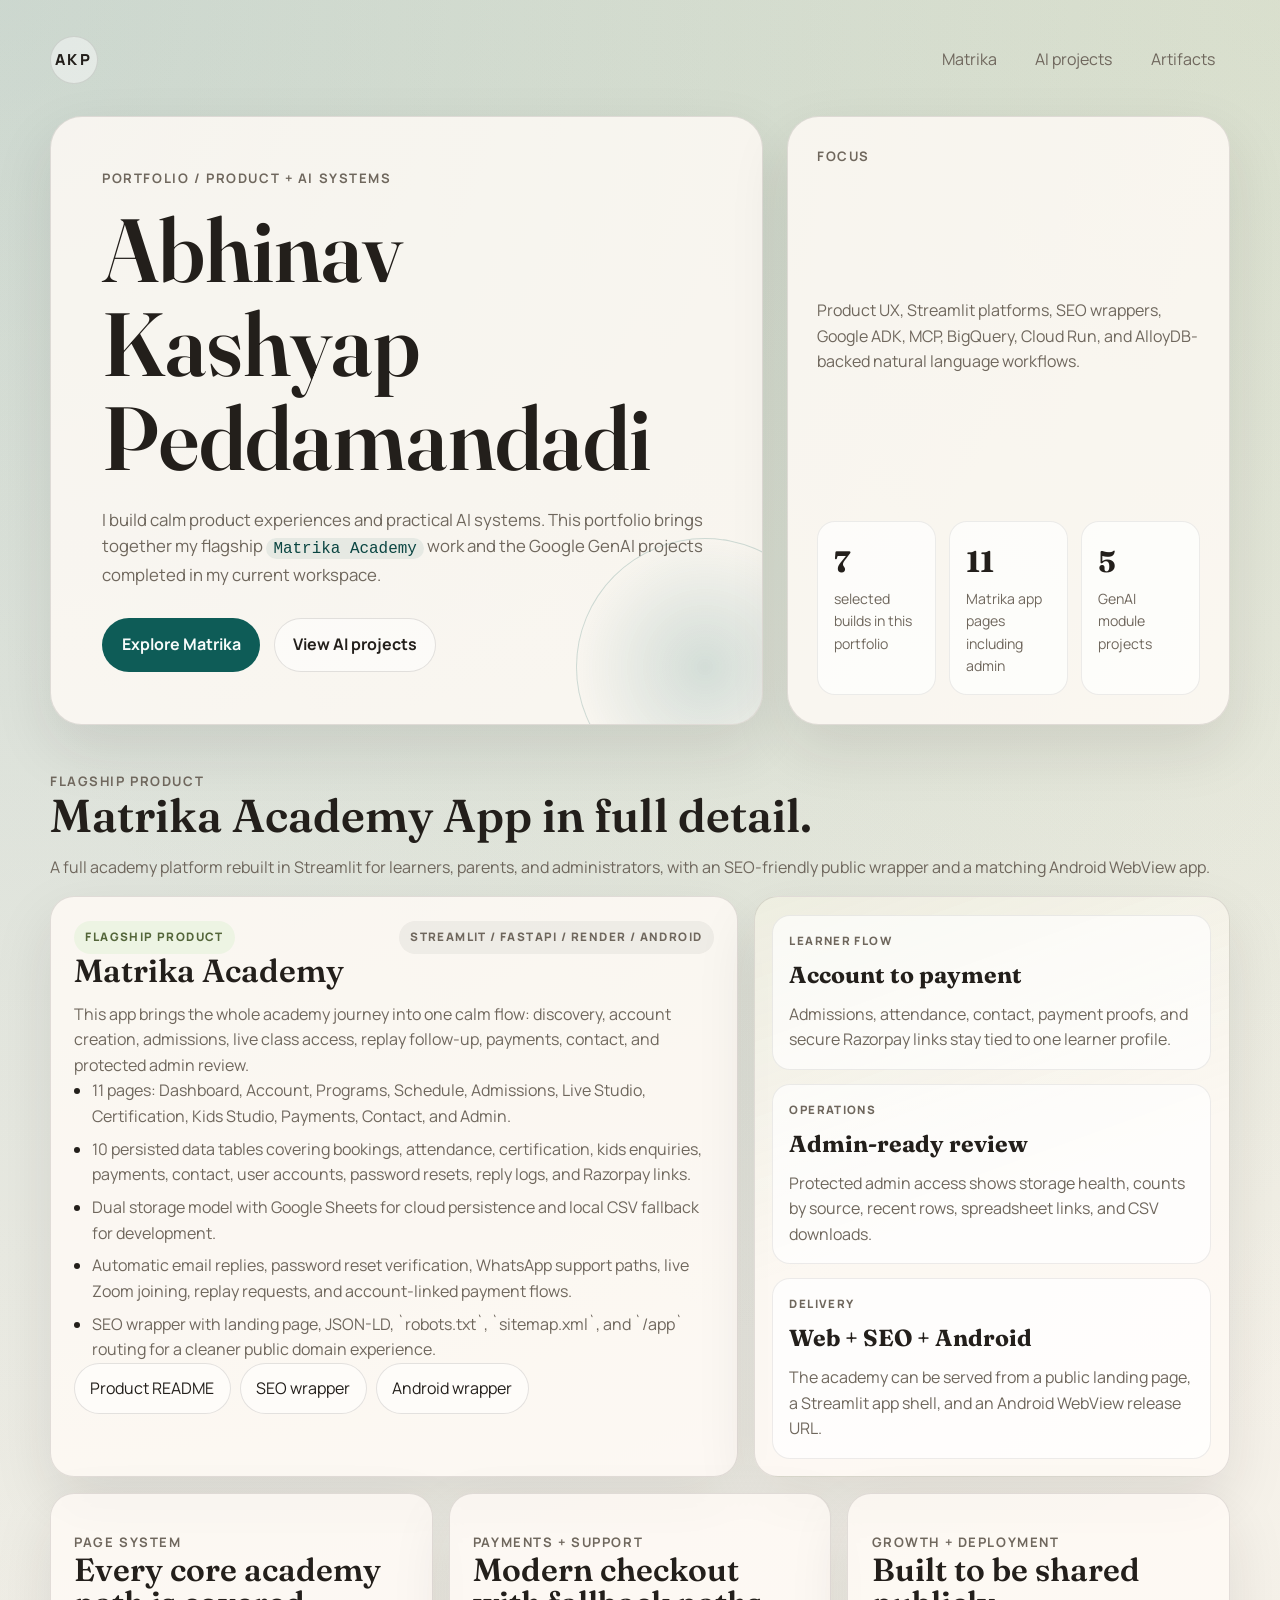
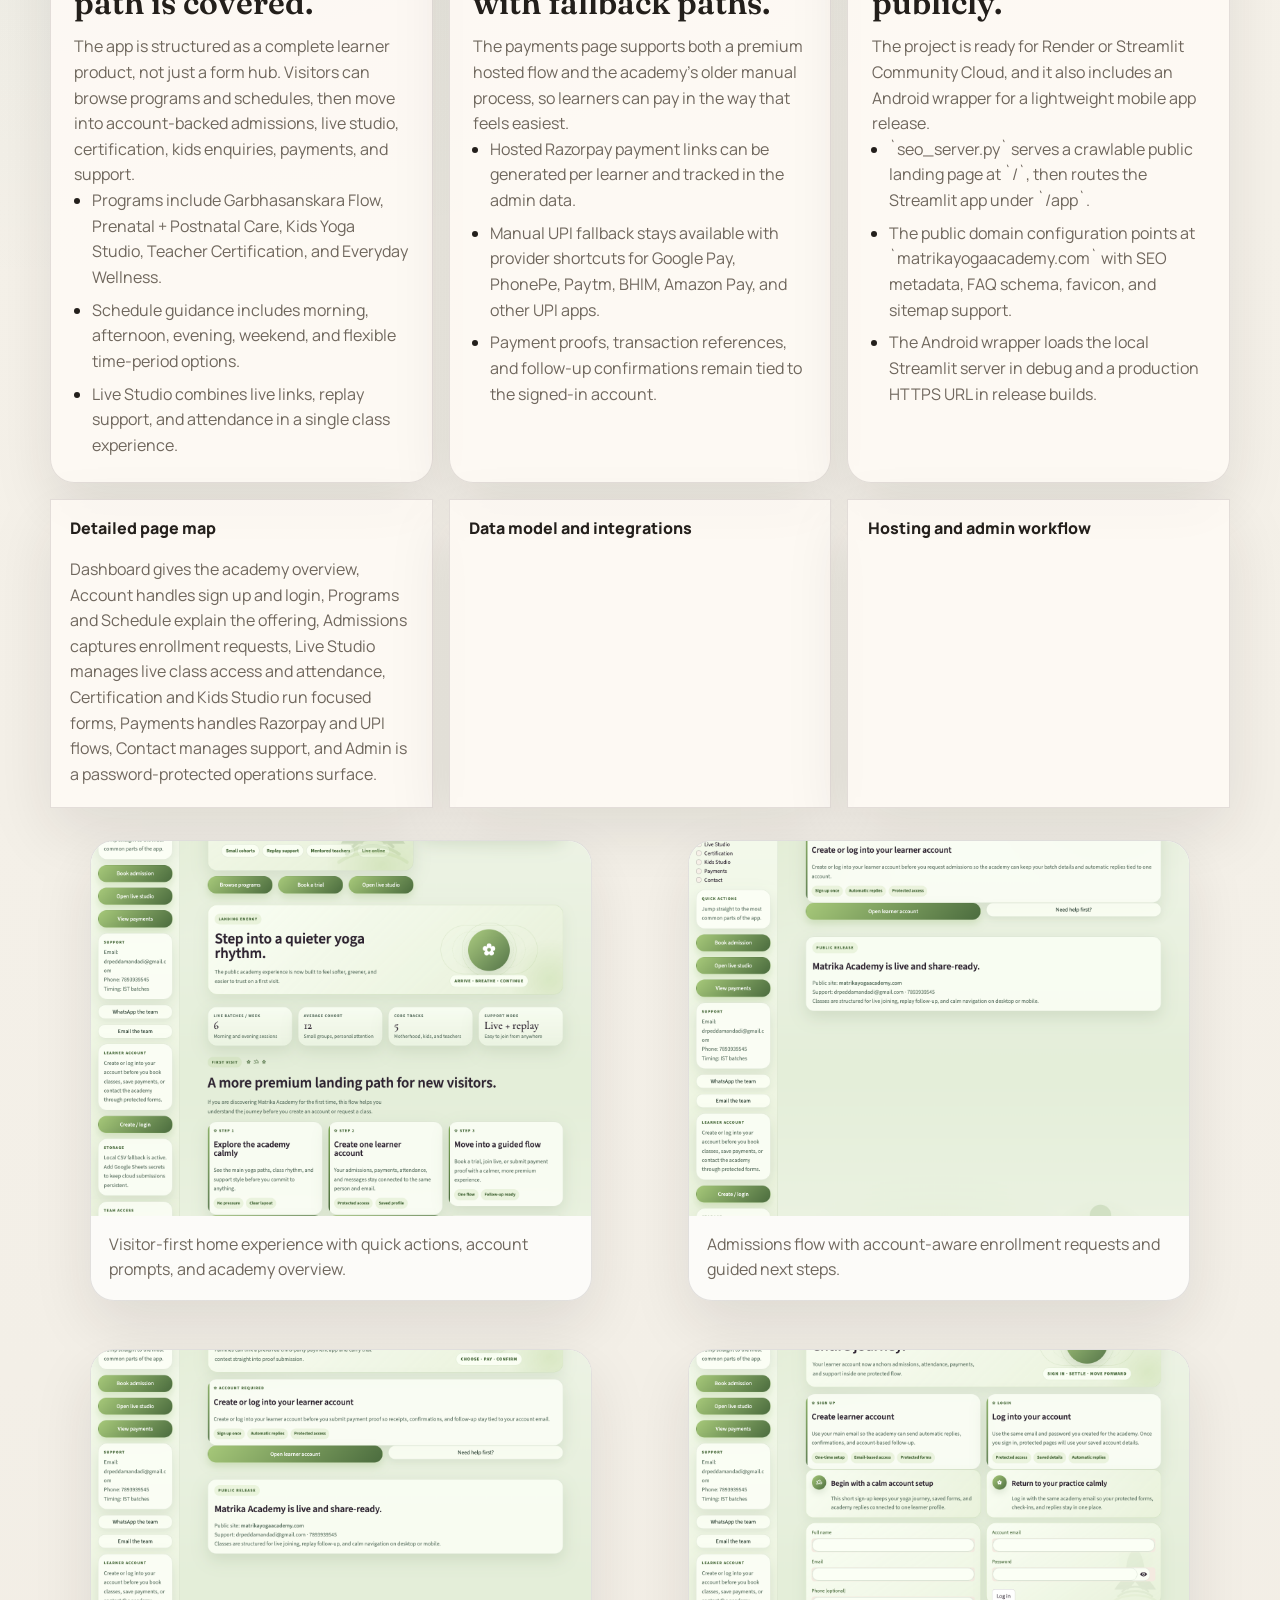
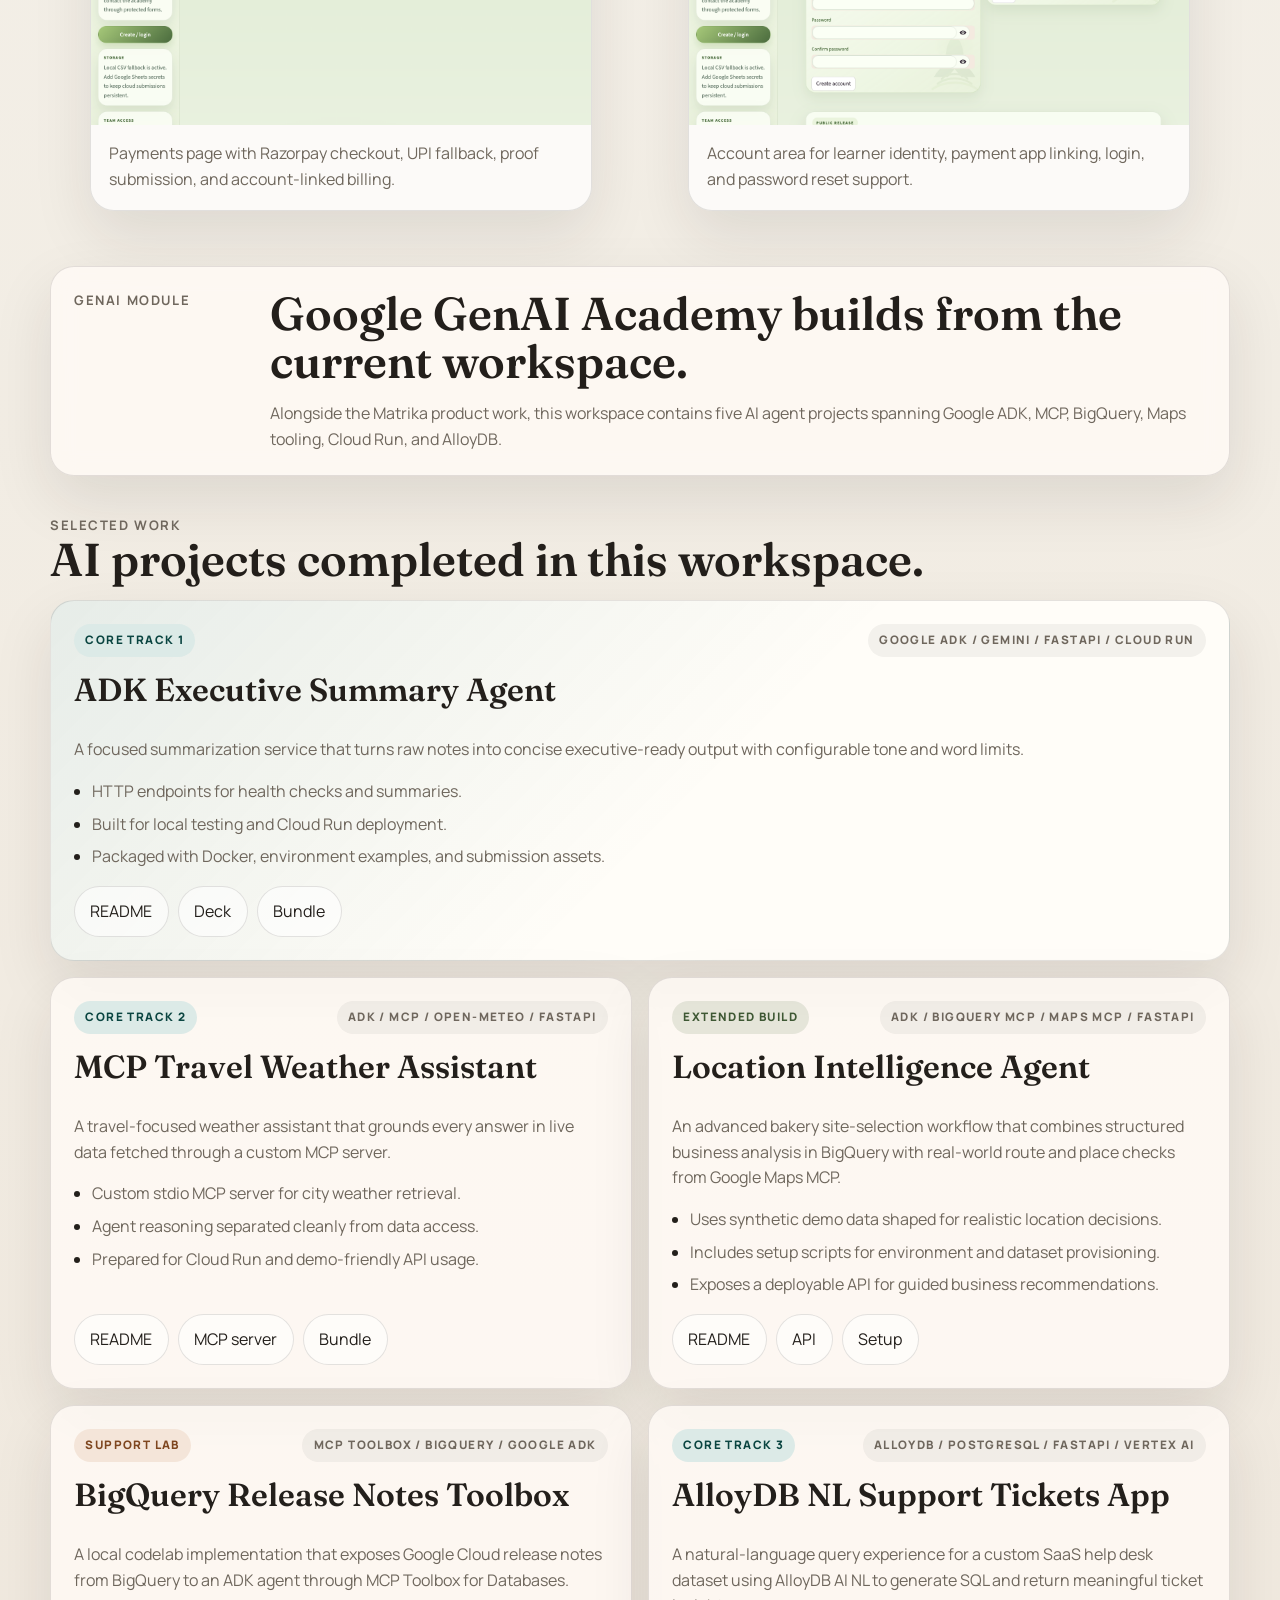
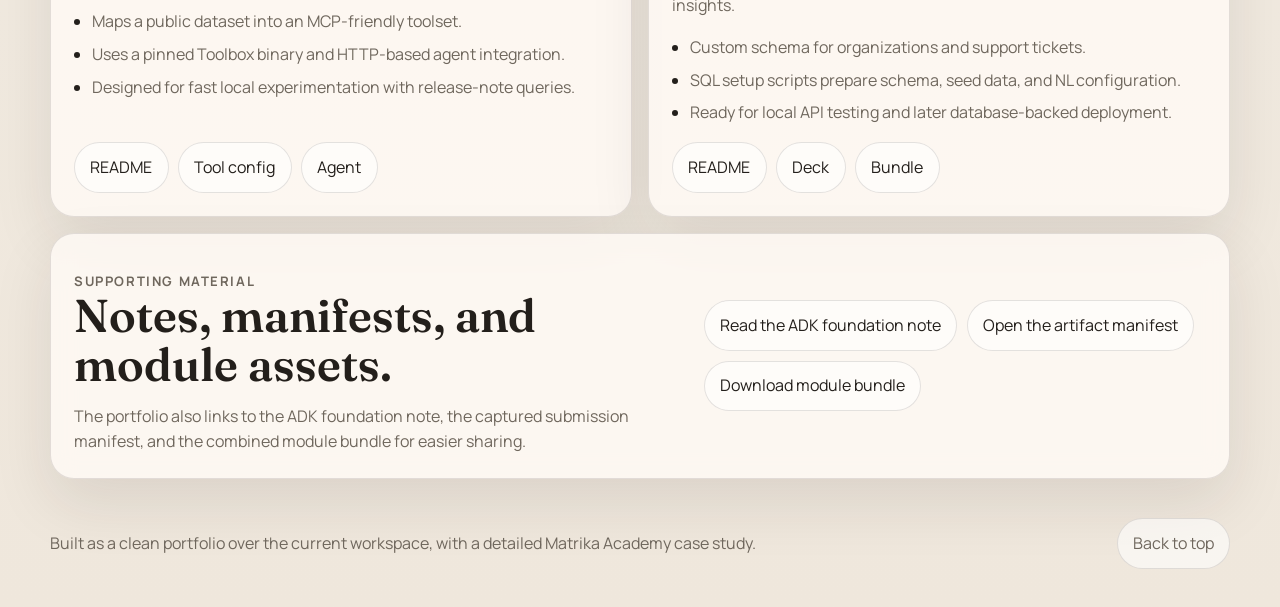
==== portfolio/index.html @ 20503f95 "Add portfolio site build" ====
<!DOCTYPE html>
<html lang="en">
<head>
  <meta charset="UTF-8">
  <meta name="viewport" content="width=device-width, initial-scale=1.0">
  <meta
    name="description"
    content="Portfolio of Abhinav Kashyap Peddamandadi featuring the Matrika Academy app and AI projects built in the current workspace."
  >
  <title>Abhinav Kashyap Peddamandadi | Portfolio</title>
  <link rel="preconnect" href="https://fonts.googleapis.com">
  <link rel="preconnect" href="https://fonts.gstatic.com" crossorigin>
  <link
    href="https://fonts.googleapis.com/css2?family=Fraunces:opsz,wght@9..144,400;9..144,600;9..144,700&family=Manrope:wght@400;500;600;700;800&display=swap"
    rel="stylesheet"
  >
  <link rel="stylesheet" href="styles.css">
</head>
<body>
  <div class="page-shell">
    <header class="topbar">
      <a class="brand" href="#top" aria-label="Go to top">AKP</a>
      <nav class="topnav" aria-label="Primary">
        <a href="#matrika">Matrika</a>
        <a href="#projects">AI projects</a>
        <a href="#artifacts">Artifacts</a>
      </nav>
    </header>

    <main id="top">
      <section class="hero">
        <div class="hero-copy">
          <p class="eyebrow">Portfolio / Product + AI Systems</p>
          <h1>Abhinav Kashyap Peddamandadi</h1>
          <p class="lede">
            I build calm product experiences and practical AI systems. This portfolio brings together
            my flagship <span class="inline-code">Matrika Academy</span> work and the Google GenAI
            projects completed in my current workspace.
          </p>
          <div class="hero-actions">
            <a class="button button-primary" href="#matrika">Explore Matrika</a>
            <a class="button button-secondary" href="#projects">View AI projects</a>
          </div>
        </div>

        <aside class="hero-panel" aria-label="Quick summary">
          <p class="panel-label">Focus</p>
          <p class="panel-text">
            Product UX, Streamlit platforms, SEO wrappers, Google ADK, MCP, BigQuery, Cloud Run, and
            AlloyDB-backed natural language workflows.
          </p>
          <div class="metric-grid">
            <div class="metric-card">
              <strong>7</strong>
              <span>selected builds in this portfolio</span>
            </div>
            <div class="metric-card">
              <strong>11</strong>
              <span>Matrika app pages including admin</span>
            </div>
            <div class="metric-card">
              <strong>5</strong>
              <span>GenAI module projects</span>
            </div>
          </div>
        </aside>
      </section>

      <section class="flagship" id="matrika">
        <div class="section-header">
          <p class="section-kicker">Flagship product</p>
          <h2>Matrika Academy App in full detail.</h2>
          <p>
            A full academy platform rebuilt in Streamlit for learners, parents, and administrators,
            with an SEO-friendly public wrapper and a matching Android WebView app.
          </p>
        </div>

        <div class="flagship-grid">
          <article class="feature-panel">
            <div class="card-header">
              <span class="project-type project-type-featured">Flagship Product</span>
              <span class="project-stack">Streamlit / FastAPI / Render / Android</span>
            </div>
            <h3>Matrika Academy</h3>
            <p>
              This app brings the whole academy journey into one calm flow: discovery, account
              creation, admissions, live class access, replay follow-up, payments, contact, and
              protected admin review.
            </p>
            <ul class="project-points">
              <li><span>11 pages: Dashboard, Account, Programs, Schedule, Admissions, Live Studio, Certification, Kids Studio, Payments, Contact, and Admin.</span></li>
              <li><span>10 persisted data tables covering bookings, attendance, certification, kids enquiries, payments, contact, user accounts, password resets, reply logs, and Razorpay links.</span></li>
              <li><span>Dual storage model with Google Sheets for cloud persistence and local CSV fallback for development.</span></li>
              <li><span>Automatic email replies, password reset verification, WhatsApp support paths, live Zoom joining, replay requests, and account-linked payment flows.</span></li>
              <li><span>SEO wrapper with landing page, JSON-LD, `robots.txt`, `sitemap.xml`, and `/app` routing for a cleaner public domain experience.</span></li>
            </ul>
            <div class="link-row">
              <a href="portfolio_public_assets/readmes/matrika_yoga_app.md" target="_blank" rel="noreferrer">Product README</a>
              <a href="portfolio_public_assets/snippets/matrika_seo_server.py" target="_blank" rel="noreferrer">SEO wrapper</a>
              <a href="portfolio_public_assets/readmes/matrika_yoga_android_v2.md" target="_blank" rel="noreferrer">Android wrapper</a>
            </div>
          </article>

          <aside class="matrika-metrics">
            <div class="metric-tile">
              <span class="metric-label">Learner flow</span>
              <strong>Account to payment</strong>
              <p>Admissions, attendance, contact, payment proofs, and secure Razorpay links stay tied to one learner profile.</p>
            </div>
            <div class="metric-tile">
              <span class="metric-label">Operations</span>
              <strong>Admin-ready review</strong>
              <p>Protected admin access shows storage health, counts by source, recent rows, spreadsheet links, and CSV downloads.</p>
            </div>
            <div class="metric-tile">
              <span class="metric-label">Delivery</span>
              <strong>Web + SEO + Android</strong>
              <p>The academy can be served from a public landing page, a Streamlit app shell, and an Android WebView release URL.</p>
            </div>
          </aside>
        </div>

        <div class="detail-grid">
          <article class="detail-card">
            <p class="section-kicker">Page system</p>
            <h3>Every core academy path is covered.</h3>
            <p>
              The app is structured as a complete learner product, not just a form hub. Visitors can
              browse programs and schedules, then move into account-backed admissions, live studio,
              certification, kids enquiries, payments, and support.
            </p>
            <ul class="project-points">
              <li><span>Programs include Garbhasanskara Flow, Prenatal + Postnatal Care, Kids Yoga Studio, Teacher Certification, and Everyday Wellness.</span></li>
              <li><span>Schedule guidance includes morning, afternoon, evening, weekend, and flexible time-period options.</span></li>
              <li><span>Live Studio combines live links, replay support, and attendance in a single class experience.</span></li>
            </ul>
          </article>

          <article class="detail-card">
            <p class="section-kicker">Payments + support</p>
            <h3>Modern checkout with fallback paths.</h3>
            <p>
              The payments page supports both a premium hosted flow and the academy’s older manual
              process, so learners can pay in the way that feels easiest.
            </p>
            <ul class="project-points">
              <li><span>Hosted Razorpay payment links can be generated per learner and tracked in the admin data.</span></li>
              <li><span>Manual UPI fallback stays available with provider shortcuts for Google Pay, PhonePe, Paytm, BHIM, Amazon Pay, and other UPI apps.</span></li>
              <li><span>Payment proofs, transaction references, and follow-up confirmations remain tied to the signed-in account.</span></li>
            </ul>
          </article>

          <article class="detail-card">
            <p class="section-kicker">Growth + deployment</p>
            <h3>Built to be shared publicly.</h3>
            <p>
              The project is ready for Render or Streamlit Community Cloud, and it also includes an
              Android wrapper for a lightweight mobile app release.
            </p>
            <ul class="project-points">
              <li><span>`seo_server.py` serves a crawlable public landing page at `/`, then routes the Streamlit app under `/app`.</span></li>
              <li><span>The public domain configuration points at `matrikayogaacademy.com` with SEO metadata, FAQ schema, favicon, and sitemap support.</span></li>
              <li><span>The Android wrapper loads the local Streamlit server in debug and a production HTTPS URL in release builds.</span></li>
            </ul>
          </article>
        </div>

        <div class="accordion-grid">
          <details class="detail-accordion" open>
            <summary>Detailed page map</summary>
            <p>
              Dashboard gives the academy overview, Account handles sign up and login, Programs and
              Schedule explain the offering, Admissions captures enrollment requests, Live Studio
              manages live class access and attendance, Certification and Kids Studio run focused
              forms, Payments handles Razorpay and UPI flows, Contact manages support, and Admin is
              a password-protected operations surface.
            </p>
          </details>

          <details class="detail-accordion">
            <summary>Data model and integrations</summary>
            <p>
              Saved datasets cover admissions bookings, attendance, certification applications, kids
              enquiries, payments, contact messages, user accounts, password reset requests,
              automatic reply logs, and Razorpay links. Integrations include Google Sheets, SMTP
              email delivery, Razorpay APIs, WhatsApp sharing, Zoom joining, and account-linked UPI
              shortcuts.
            </p>
          </details>

          <details class="detail-accordion">
            <summary>Hosting and admin workflow</summary>
            <p>
              Render uses `uvicorn seo_server:app` with `APP_BASE_PATH=/app`, while Streamlit
              Community Cloud uses `app.py` plus secrets for Google Sheets, SMTP, admin password, and
              Razorpay. Admin review shows storage mode, row counts, recent entries, spreadsheet
              links when cloud persistence is active, and CSV exports for each workflow.
            </p>
          </details>
        </div>

        <div class="gallery-grid">
          <figure class="gallery-card">
            <img src="portfolio_public_assets/images/matrika_home_visitor_preview.png" alt="Matrika Academy visitor dashboard preview">
            <figcaption>Visitor-first home experience with quick actions, account prompts, and academy overview.</figcaption>
          </figure>
          <figure class="gallery-card">
            <img src="portfolio_public_assets/images/matrika_admissions_preview.png" alt="Matrika Academy admissions preview">
            <figcaption>Admissions flow with account-aware enrollment requests and guided next steps.</figcaption>
          </figure>
          <figure class="gallery-card">
            <img src="portfolio_public_assets/images/matrika_payments_preview.png" alt="Matrika Academy payments preview">
            <figcaption>Payments page with Razorpay checkout, UPI fallback, proof submission, and account-linked billing.</figcaption>
          </figure>
          <figure class="gallery-card">
            <img src="portfolio_public_assets/images/matrika_account_preview_v2.png" alt="Matrika Academy account preview">
            <figcaption>Account area for learner identity, payment app linking, login, and password reset support.</figcaption>
          </figure>
        </div>
      </section>

      <section class="module-note">
        <p class="section-kicker">GenAI module</p>
        <div class="module-copy">
          <h2>Google GenAI Academy builds from the current workspace.</h2>
          <p>
            Alongside the Matrika product work, this workspace contains five AI agent projects
            spanning Google ADK, MCP, BigQuery, Maps tooling, Cloud Run, and AlloyDB.
          </p>
        </div>
      </section>

      <section class="section-header" id="projects">
        <p class="section-kicker">Selected work</p>
        <h2>AI projects completed in this workspace.</h2>
      </section>

      <section class="projects-grid">
        <article class="project-card project-card-featured">
          <div class="card-header">
            <span class="project-type project-type-core">Core Track 1</span>
            <span class="project-stack">Google ADK / Gemini / FastAPI / Cloud Run</span>
          </div>
          <h3>ADK Executive Summary Agent</h3>
          <p>
            A focused summarization service that turns raw notes into concise executive-ready output
            with configurable tone and word limits.
          </p>
          <ul class="project-points">
            <li><span>HTTP endpoints for health checks and summaries.</span></li>
            <li><span>Built for local testing and Cloud Run deployment.</span></li>
            <li><span>Packaged with Docker, environment examples, and submission assets.</span></li>
          </ul>
          <div class="link-row">
            <a href="portfolio_public_assets/readmes/track1_adk_cloud_run.md" target="_blank" rel="noreferrer">README</a>
            <a href="portfolio_public_assets/pdf/track1_final_project_ppt.pdf" target="_blank" rel="noreferrer">Deck</a>
            <a href="portfolio_public_assets/bundles/track1_adk_cloud_run.zip" target="_blank" rel="noreferrer">Bundle</a>
          </div>
        </article>

        <article class="project-card">
          <div class="card-header">
            <span class="project-type project-type-core">Core Track 2</span>
            <span class="project-stack">ADK / MCP / Open-Meteo / FastAPI</span>
          </div>
          <h3>MCP Travel Weather Assistant</h3>
          <p>
            A travel-focused weather assistant that grounds every answer in live data fetched
            through a custom MCP server.
          </p>
          <ul class="project-points">
            <li><span>Custom stdio MCP server for city weather retrieval.</span></li>
            <li><span>Agent reasoning separated cleanly from data access.</span></li>
            <li><span>Prepared for Cloud Run and demo-friendly API usage.</span></li>
          </ul>
          <div class="link-row">
            <a href="portfolio_public_assets/readmes/track2_adk_mcp_weather.md" target="_blank" rel="noreferrer">README</a>
            <a href="portfolio_public_assets/snippets/track2_adk_mcp_weather_mcp_server.py" target="_blank" rel="noreferrer">MCP server</a>
            <a href="portfolio_public_assets/bundles/track2_adk_mcp_weather.zip" target="_blank" rel="noreferrer">Bundle</a>
          </div>
        </article>

        <article class="project-card">
          <div class="card-header">
            <span class="project-type project-type-extended">Extended Build</span>
            <span class="project-stack">ADK / BigQuery MCP / Maps MCP / FastAPI</span>
          </div>
          <h3>Location Intelligence Agent</h3>
          <p>
            An advanced bakery site-selection workflow that combines structured business analysis in
            BigQuery with real-world route and place checks from Google Maps MCP.
          </p>
          <ul class="project-points">
            <li><span>Uses synthetic demo data shaped for realistic location decisions.</span></li>
            <li><span>Includes setup scripts for environment and dataset provisioning.</span></li>
            <li><span>Exposes a deployable API for guided business recommendations.</span></li>
          </ul>
          <div class="link-row">
            <a href="portfolio_public_assets/readmes/track2_adk_mcp_location_intelligence.md" target="_blank" rel="noreferrer">README</a>
            <a href="portfolio_public_assets/snippets/track2_adk_mcp_location_intelligence_api.py" target="_blank" rel="noreferrer">API</a>
            <a href="portfolio_public_assets/snippets/track2_adk_mcp_location_intelligence_setup_bigquery.sh" target="_blank" rel="noreferrer">Setup</a>
          </div>
        </article>

        <article class="project-card">
          <div class="card-header">
            <span class="project-type project-type-lab">Support Lab</span>
            <span class="project-stack">MCP Toolbox / BigQuery / Google ADK</span>
          </div>
          <h3>BigQuery Release Notes Toolbox</h3>
          <p>
            A local codelab implementation that exposes Google Cloud release notes from BigQuery to
            an ADK agent through MCP Toolbox for Databases.
          </p>
          <ul class="project-points">
            <li><span>Maps a public dataset into an MCP-friendly toolset.</span></li>
            <li><span>Uses a pinned Toolbox binary and HTTP-based agent integration.</span></li>
            <li><span>Designed for fast local experimentation with release-note queries.</span></li>
          </ul>
          <div class="link-row">
            <a href="portfolio_public_assets/readmes/track2_bigquery_mcp_toolbox.md" target="_blank" rel="noreferrer">README</a>
            <a href="portfolio_public_assets/snippets/track2_bigquery_mcp_toolbox_tools.yaml" target="_blank" rel="noreferrer">Tool config</a>
            <a href="portfolio_public_assets/snippets/track2_bigquery_mcp_toolbox_agent.py" target="_blank" rel="noreferrer">Agent</a>
          </div>
        </article>

        <article class="project-card">
          <div class="card-header">
            <span class="project-type project-type-core">Core Track 3</span>
            <span class="project-stack">AlloyDB / PostgreSQL / FastAPI / Vertex AI</span>
          </div>
          <h3>AlloyDB NL Support Tickets App</h3>
          <p>
            A natural-language query experience for a custom SaaS help desk dataset using AlloyDB
            AI NL to generate SQL and return meaningful ticket insights.
          </p>
          <ul class="project-points">
            <li><span>Custom schema for organizations and support tickets.</span></li>
            <li><span>SQL setup scripts prepare schema, seed data, and NL configuration.</span></li>
            <li><span>Ready for local API testing and later database-backed deployment.</span></li>
          </ul>
          <div class="link-row">
            <a href="portfolio_public_assets/readmes/track3_alloydb_nl_query.md" target="_blank" rel="noreferrer">README</a>
            <a href="portfolio_public_assets/pdf/track3_final_project_ppt.pdf" target="_blank" rel="noreferrer">Deck</a>
            <a href="portfolio_public_assets/bundles/track3_alloydb_nl_query.zip" target="_blank" rel="noreferrer">Bundle</a>
          </div>
        </article>
      </section>

      <section class="resource-strip" id="artifacts">
        <div>
          <p class="section-kicker">Supporting material</p>
          <h2>Notes, manifests, and module assets.</h2>
          <p>
            The portfolio also links to the ADK foundation note, the captured submission manifest,
            and the combined module bundle for easier sharing.
          </p>
        </div>
        <div class="resource-links">
          <a href="portfolio_public_assets/notes/building-ai-agents-with-adk-the-foundation.md" target="_blank" rel="noreferrer">
            Read the ADK foundation note
          </a>
          <a href="portfolio_public_assets/manifest.json" target="_blank" rel="noreferrer">
            Open the artifact manifest
          </a>
          <a href="portfolio_public_assets/bundles/submission_ready_bundle.zip" target="_blank" rel="noreferrer">
            Download module bundle
          </a>
        </div>
      </section>
    </main>

    <footer class="footer">
      <p>Built as a clean portfolio over the current workspace, with a detailed Matrika Academy case study.</p>
      <a href="#top">Back to top</a>
    </footer>
  </div>
</body>
</html>
---- portfolio/styles.css ----
:root {
  --bg: #f3efe7;
  --surface: rgba(255, 251, 246, 0.82);
  --surface-strong: #fffdf8;
  --text: #231f1b;
  --muted: #6f675d;
  --line: rgba(35, 31, 27, 0.12);
  --accent: #0e5c57;
  --accent-strong: #0a4541;
  --accent-soft: #dceae7;
  --matrika: #93ad6b;
  --matrika-soft: #edf4e3;
  --lab-soft: #f4e5d9;
  --lab-ink: #7e461f;
  --shadow: 0 24px 60px rgba(35, 31, 27, 0.1);
  --radius-xl: 32px;
  --radius-lg: 24px;
  --radius-md: 18px;
  --display: "Fraunces", "Iowan Old Style", "Palatino Linotype", serif;
  --body: "Manrope", "Avenir Next", "Segoe UI", sans-serif;
}

* {
  box-sizing: border-box;
}

html {
  scroll-behavior: smooth;
}

body {
  margin: 0;
  min-height: 100vh;
  background:
    radial-gradient(circle at top left, rgba(14, 92, 87, 0.18), transparent 34%),
    radial-gradient(circle at top right, rgba(147, 173, 107, 0.18), transparent 26%),
    linear-gradient(180deg, #f8f4ec 0%, var(--bg) 55%, #efe7dc 100%);
  color: var(--text);
  font-family: var(--body);
  line-height: 1.6;
}

a {
  color: inherit;
  text-decoration: none;
}

img {
  display: block;
  max-width: 100%;
}

.page-shell {
  width: min(1180px, calc(100% - 2rem));
  margin: 0 auto;
  padding: 1.25rem 0 2.5rem;
}

.topbar,
.hero,
.flagship,
.module-note,
.section-header,
.projects-grid,
.resource-strip,
.footer {
  animation: rise 700ms ease both;
}

.topbar {
  display: flex;
  align-items: center;
  justify-content: space-between;
  gap: 1rem;
  padding: 1rem 0 2rem;
}

.brand {
  display: inline-flex;
  align-items: center;
  justify-content: center;
  width: 3rem;
  height: 3rem;
  border: 1px solid var(--line);
  border-radius: 999px;
  background: rgba(255, 255, 255, 0.45);
  font-size: 0.95rem;
  font-weight: 800;
  letter-spacing: 0.14em;
}

.topnav {
  display: flex;
  flex-wrap: wrap;
  gap: 0.5rem;
}

.topnav a {
  padding: 0.6rem 0.95rem;
  border-radius: 999px;
  color: var(--muted);
  transition: background-color 180ms ease, color 180ms ease;
}

.topnav a:hover,
.topnav a:focus-visible {
  background: rgba(255, 255, 255, 0.6);
  color: var(--text);
}

.hero {
  display: grid;
  grid-template-columns: minmax(0, 1.45fr) minmax(300px, 0.9fr);
  gap: 1.5rem;
  align-items: stretch;
  padding-bottom: 2rem;
}

.hero-copy,
.hero-panel,
.feature-panel,
.matrika-metrics,
.detail-card,
.detail-accordion,
.gallery-card,
.module-note,
.project-card,
.resource-strip {
  border: 1px solid var(--line);
  background: var(--surface);
  backdrop-filter: blur(12px);
  box-shadow: var(--shadow);
}

.hero-copy {
  position: relative;
  overflow: hidden;
  padding: clamp(2rem, 4vw, 3.4rem);
  border-radius: var(--radius-xl);
}

.hero-copy::after {
  content: "";
  position: absolute;
  right: -4.5rem;
  bottom: -4.5rem;
  width: 16rem;
  height: 16rem;
  border-radius: 999px;
  border: 1px solid rgba(14, 92, 87, 0.18);
  background: radial-gradient(circle, rgba(14, 92, 87, 0.16) 0%, rgba(14, 92, 87, 0) 72%);
}

.eyebrow,
.section-kicker,
.panel-label,
.project-type,
.project-stack,
.metric-label {
  letter-spacing: 0.12em;
  text-transform: uppercase;
}

.eyebrow,
.section-kicker,
.panel-label {
  margin: 0 0 0.85rem;
  color: var(--muted);
  font-size: 0.82rem;
  font-weight: 700;
}

h1,
h2,
h3 {
  margin: 0;
  font-family: var(--display);
  font-weight: 600;
  line-height: 1.05;
}

h1 {
  max-width: 11ch;
  font-size: clamp(3.1rem, 7vw, 5.8rem);
}

.lede {
  max-width: 62ch;
  margin: 1.35rem 0 0;
  color: var(--muted);
  font-size: 1.05rem;
}

.inline-code {
  padding: 0.12rem 0.45rem;
  border-radius: 999px;
  background: rgba(14, 92, 87, 0.08);
  color: var(--accent-strong);
  font-family: "SFMono-Regular", "Consolas", monospace;
  font-size: 0.95em;
}

.hero-actions {
  display: flex;
  flex-wrap: wrap;
  gap: 0.85rem;
  margin-top: 1.8rem;
}

.button {
  display: inline-flex;
  align-items: center;
  justify-content: center;
  min-height: 3rem;
  padding: 0.85rem 1.15rem;
  border-radius: 999px;
  border: 1px solid transparent;
  font-weight: 700;
  transition: transform 180ms ease, background-color 180ms ease, border-color 180ms ease;
}

.button:hover,
.button:focus-visible {
  transform: translateY(-2px);
}

.button-primary {
  background: var(--accent);
  color: #f7fbfa;
}

.button-primary:hover,
.button-primary:focus-visible {
  background: var(--accent-strong);
}

.button-secondary {
  border-color: var(--line);
  background: rgba(255, 255, 255, 0.5);
}

.hero-panel {
  display: flex;
  flex-direction: column;
  justify-content: space-between;
  padding: 1.8rem;
  border-radius: var(--radius-xl);
}

.panel-text {
  margin: 0;
  color: var(--muted);
  font-size: 1rem;
}

.metric-grid {
  display: grid;
  grid-template-columns: repeat(3, minmax(0, 1fr));
  gap: 0.8rem;
  margin-top: 1.75rem;
}

.metric-card {
  padding: 1rem;
  border-radius: var(--radius-md);
  background: rgba(255, 255, 255, 0.65);
  border: 1px solid rgba(35, 31, 27, 0.08);
}

.metric-card strong {
  display: block;
  font-family: var(--display);
  font-size: 1.85rem;
}

.metric-card span {
  display: block;
  margin-top: 0.15rem;
  color: var(--muted);
  font-size: 0.88rem;
}

.flagship {
  margin-bottom: 2.4rem;
}

.flagship-grid,
.detail-grid,
.accordion-grid,
.gallery-grid,
.projects-grid {
  display: grid;
  gap: 1rem;
}

.flagship-grid {
  grid-template-columns: minmax(0, 1.3fr) minmax(280px, 0.9fr);
  margin-top: 1rem;
}

.feature-panel,
.matrika-metrics,
.detail-card,
.gallery-card,
.module-note,
.resource-strip,
.project-card {
  border-radius: var(--radius-lg);
}

.feature-panel,
.detail-card,
.project-card,
.module-note,
.resource-strip {
  padding: 1.45rem;
}

.matrika-metrics {
  display: grid;
  gap: 0.85rem;
  padding: 1.1rem;
  background:
    linear-gradient(160deg, rgba(147, 173, 107, 0.12), transparent 52%),
    var(--surface);
}

.metric-tile {
  padding: 1rem;
  border-radius: var(--radius-md);
  background: rgba(255, 255, 255, 0.66);
  border: 1px solid rgba(35, 31, 27, 0.08);
}

.metric-label {
  display: block;
  color: var(--muted);
  font-size: 0.72rem;
  font-weight: 800;
}

.metric-tile strong {
  display: block;
  margin-top: 0.35rem;
  font-family: var(--display);
  font-size: 1.45rem;
}

.metric-tile p {
  margin: 0.55rem 0 0;
  color: var(--muted);
}

.detail-grid {
  grid-template-columns: repeat(3, minmax(0, 1fr));
  margin-top: 1rem;
}

.accordion-grid {
  grid-template-columns: repeat(3, minmax(0, 1fr));
  margin-top: 1rem;
}

.detail-accordion {
  padding: 0;
  overflow: hidden;
}

.detail-accordion summary {
  cursor: pointer;
  list-style: none;
  padding: 1rem 1.2rem;
  font-weight: 800;
}

.detail-accordion summary::-webkit-details-marker {
  display: none;
}

.detail-accordion p {
  margin: 0;
  padding: 0 1.2rem 1.2rem;
  color: var(--muted);
}

.gallery-grid {
  grid-template-columns: repeat(2, minmax(0, 1fr));
  margin-top: 1rem;
}

.gallery-card {
  overflow: hidden;
  background: rgba(255, 255, 255, 0.72);
}

.gallery-card img {
  width: 100%;
  aspect-ratio: 4 / 3;
  object-fit: cover;
  background: #eef4e3;
}

.gallery-card figcaption {
  padding: 1rem 1.1rem 1.1rem;
  color: var(--muted);
}

.module-note,
.resource-strip {
  display: grid;
  gap: 1rem;
}

.module-note {
  grid-template-columns: 180px minmax(0, 1fr);
  margin: 0 0 2.4rem;
}

.module-copy h2,
.section-header h2,
.resource-strip h2 {
  font-size: clamp(2rem, 3.6vw, 3rem);
}

.module-copy p,
.section-header p,
.resource-strip p,
.detail-card p,
.feature-panel p,
.project-card p {
  margin: 0.9rem 0 0;
  color: var(--muted);
}

.section-header {
  margin-bottom: 1rem;
}

.projects-grid {
  grid-template-columns: repeat(2, minmax(0, 1fr));
}

.project-card {
  display: flex;
  flex-direction: column;
  gap: 1rem;
  transition: transform 220ms ease, border-color 220ms ease;
}

.project-card:hover,
.project-card:focus-within,
.gallery-card:hover,
.gallery-card:focus-within {
  transform: translateY(-4px);
  border-color: rgba(14, 92, 87, 0.22);
}

.project-card-featured {
  grid-column: span 2;
  background:
    linear-gradient(135deg, rgba(14, 92, 87, 0.1), transparent 55%),
    var(--surface-strong);
}

.card-header {
  display: flex;
  flex-wrap: wrap;
  gap: 0.7rem;
  justify-content: space-between;
  align-items: center;
}

.project-type,
.project-stack {
  display: inline-flex;
  align-items: center;
  padding: 0.45rem 0.7rem;
  border-radius: 999px;
  font-size: 0.73rem;
  font-weight: 800;
}

.project-type-featured {
  background: var(--matrika-soft);
  color: #54663a;
}

.project-type-core {
  background: var(--accent-soft);
  color: var(--accent-strong);
}

.project-type-extended {
  background: rgba(94, 124, 78, 0.15);
  color: #3e5834;
}

.project-type-lab {
  background: var(--lab-soft);
  color: var(--lab-ink);
}

.project-stack {
  background: rgba(35, 31, 27, 0.05);
  color: var(--muted);
}

.feature-panel h3,
.detail-card h3,
.project-card h3 {
  font-size: 2rem;
}

.project-points {
  margin: 0;
  padding-left: 1.1rem;
  color: var(--text);
}

.project-points li + li {
  margin-top: 0.45rem;
}

.project-points span {
  color: var(--muted);
}

.link-row,
.resource-links {
  display: flex;
  flex-wrap: wrap;
  gap: 0.6rem;
}

.link-row {
  margin-top: auto;
}

.link-row a,
.resource-links a,
.footer a {
  display: inline-flex;
  align-items: center;
  min-height: 2.7rem;
  padding: 0.72rem 0.95rem;
  border: 1px solid var(--line);
  border-radius: 999px;
  background: rgba(255, 255, 255, 0.58);
  transition: transform 180ms ease, border-color 180ms ease, background-color 180ms ease;
}

.link-row a:hover,
.link-row a:focus-visible,
.resource-links a:hover,
.resource-links a:focus-visible,
.footer a:hover,
.footer a:focus-visible {
  transform: translateY(-2px);
  border-color: rgba(14, 92, 87, 0.28);
  background: rgba(255, 255, 255, 0.88);
}

.resource-strip {
  grid-template-columns: minmax(0, 1.1fr) minmax(260px, 0.9fr);
  align-items: center;
  margin-top: 1rem;
}

.footer {
  display: flex;
  justify-content: space-between;
  align-items: center;
  gap: 1rem;
  margin-top: 1.25rem;
  padding: 1.2rem 0 0;
  color: var(--muted);
}

.footer p {
  margin: 0;
}

@keyframes rise {
  from {
    opacity: 0;
    transform: translateY(18px);
  }

  to {
    opacity: 1;
    transform: translateY(0);
  }
}

@media (max-width: 1040px) {
  .hero,
  .flagship-grid,
  .module-note,
  .resource-strip,
  .projects-grid,
  .detail-grid,
  .accordion-grid,
  .gallery-grid {
    grid-template-columns: 1fr;
  }

  .project-card-featured {
    grid-column: span 1;
  }
}

@media (max-width: 720px) {
  .page-shell {
    width: min(100% - 1.2rem, 1180px);
  }

  .topbar,
  .footer {
    flex-direction: column;
    align-items: flex-start;
  }

  .metric-grid {
    grid-template-columns: 1fr;
  }

  .hero-copy,
  .hero-panel,
  .feature-panel,
  .matrika-metrics,
  .detail-card,
  .gallery-card,
  .project-card,
  .module-note,
  .resource-strip {
    padding: 1.2rem;
  }

  .feature-panel h3,
  .detail-card h3,
  .project-card h3 {
    font-size: 1.7rem;
  }

  .detail-accordion summary {
    padding: 0.95rem 1rem;
  }

  .detail-accordion p {
    padding: 0 1rem 1rem;
  }
}

@media (prefers-reduced-motion: reduce) {
  html {
    scroll-behavior: auto;
  }

  *,
  *::before,
  *::after {
    animation: none !important;
    transition: none !important;
  }
}
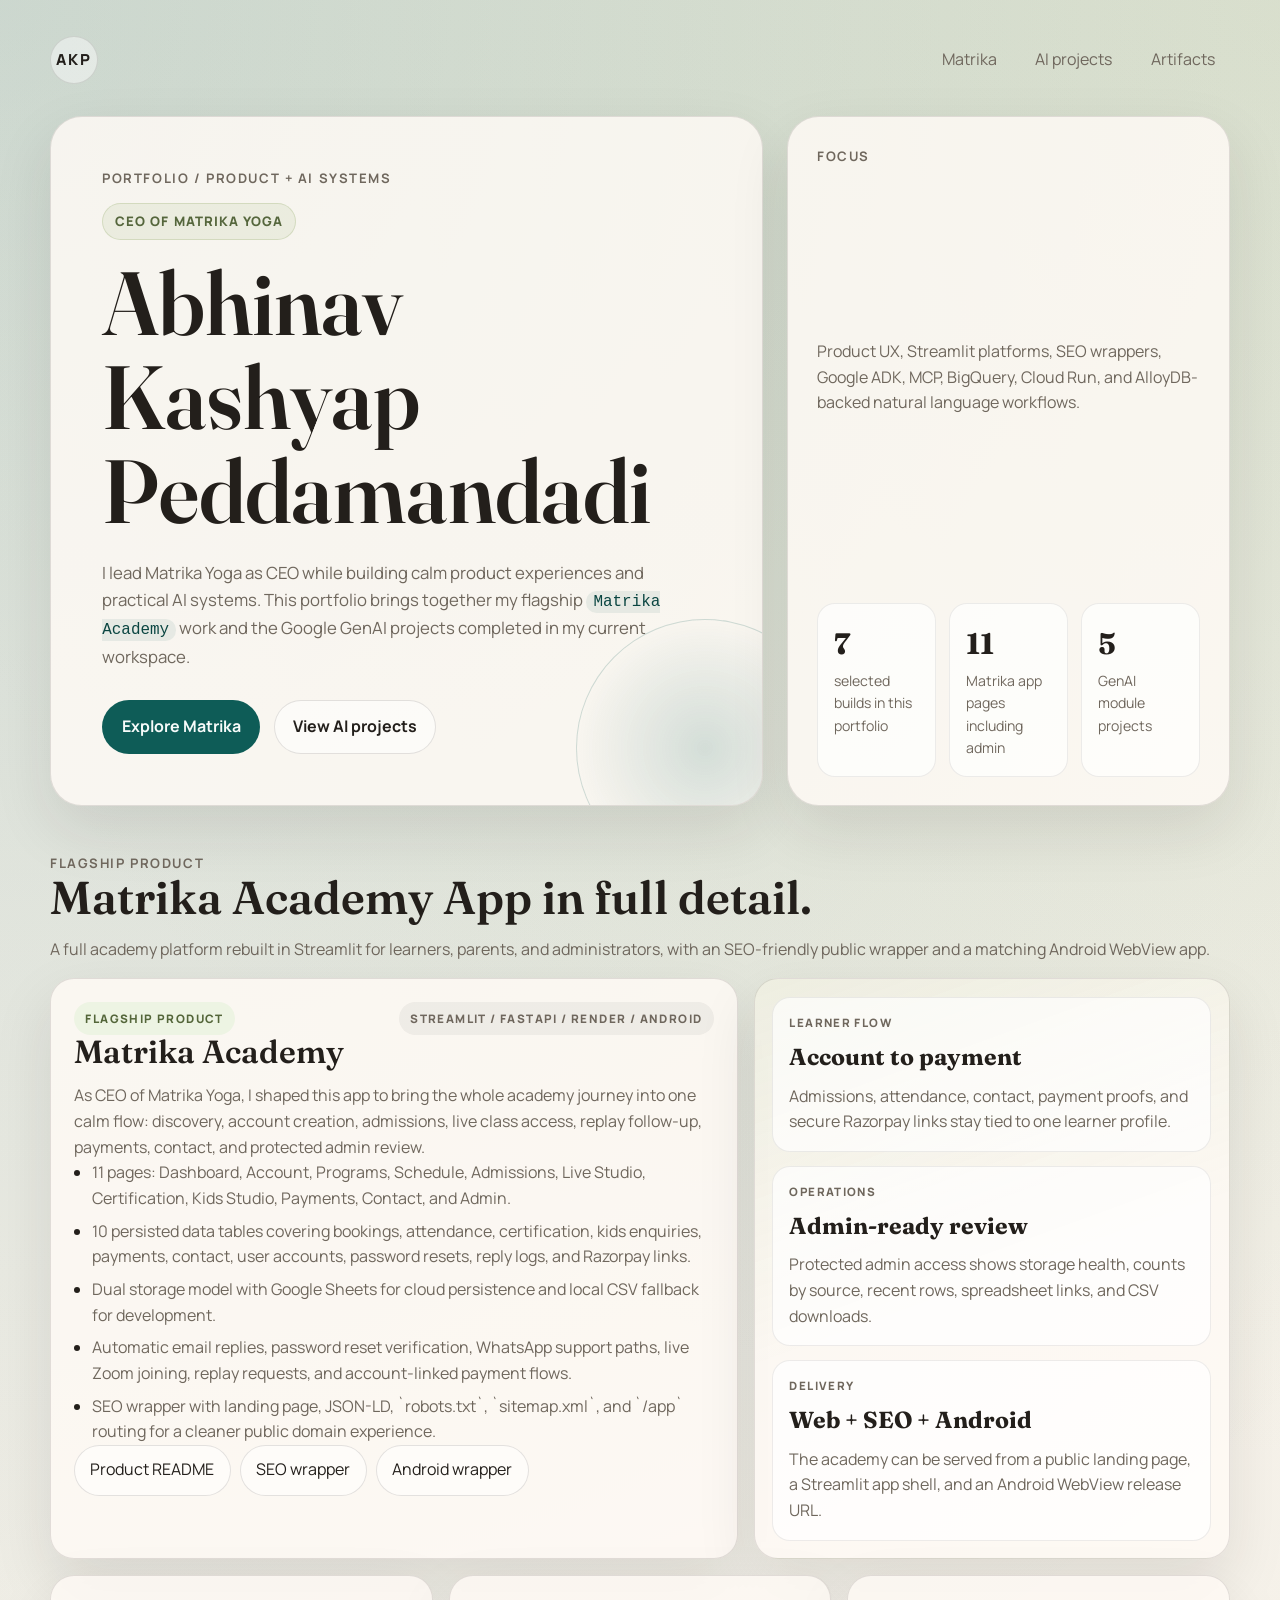
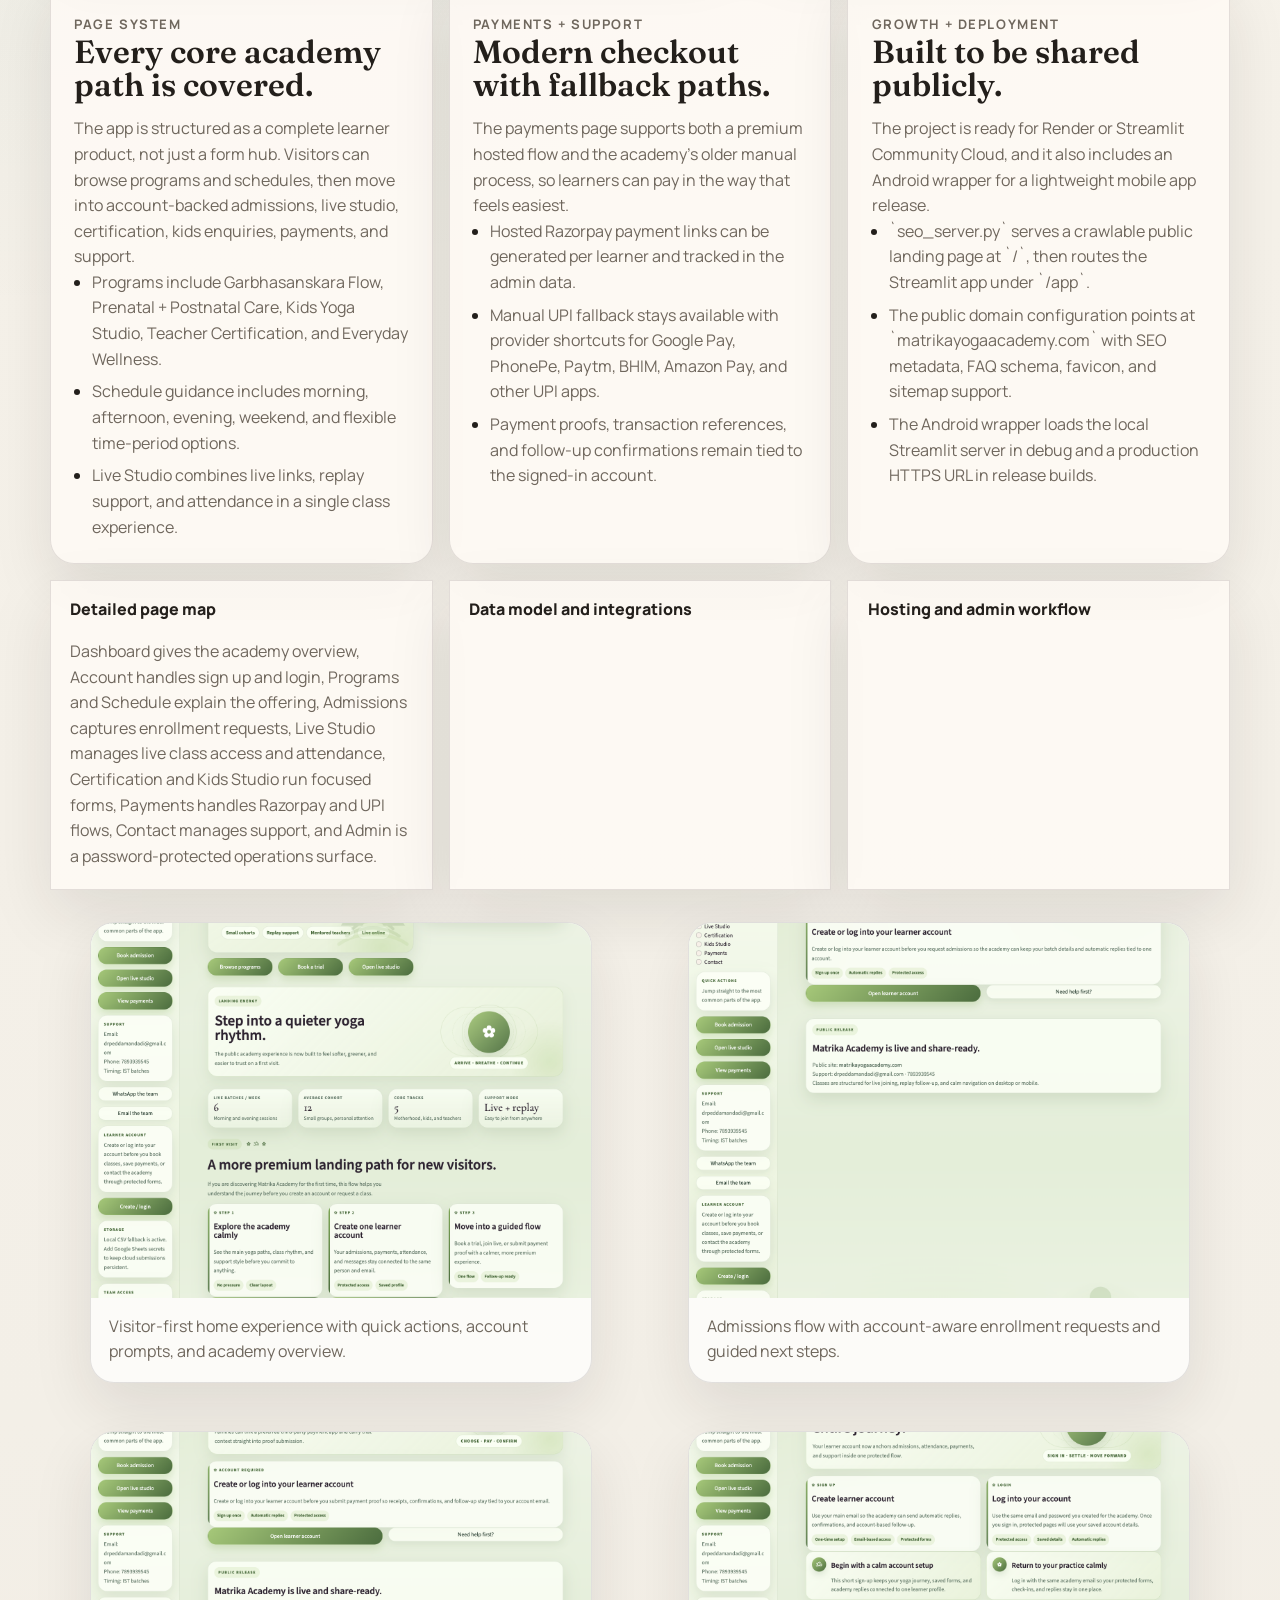
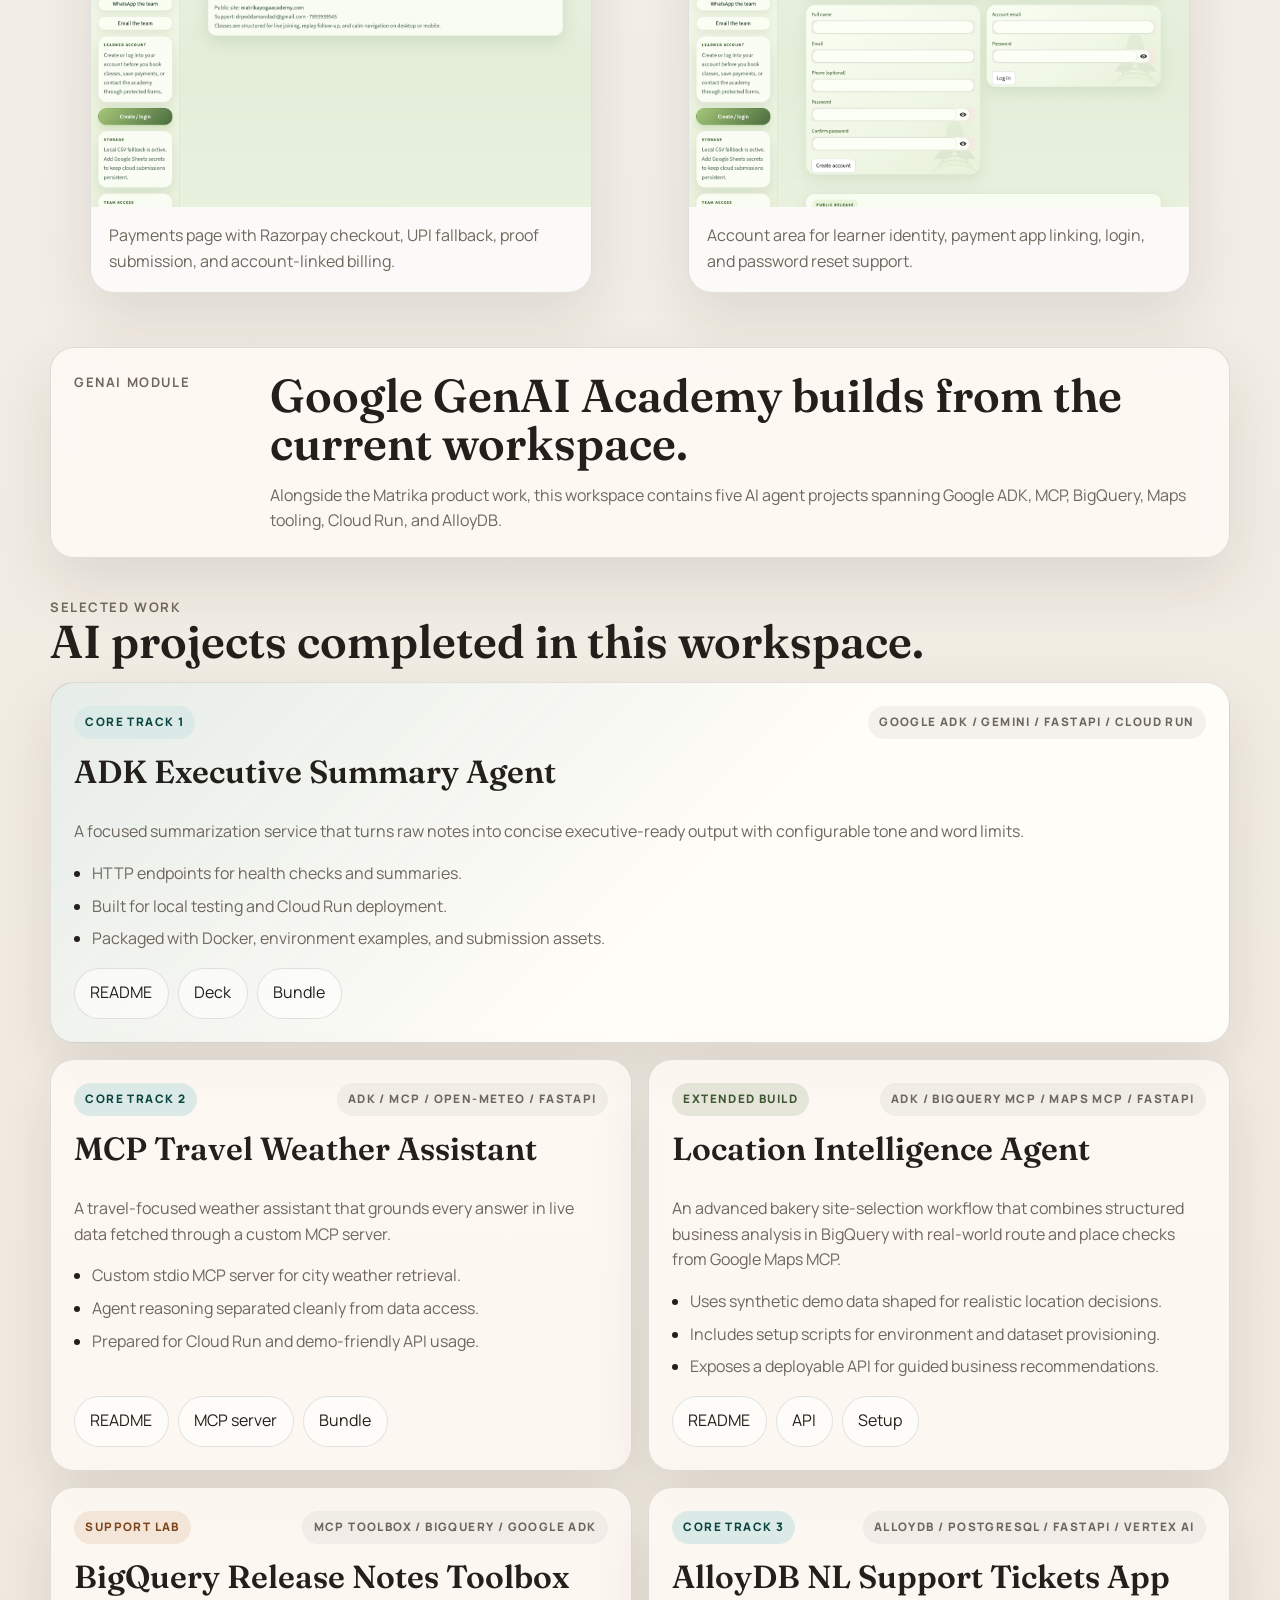
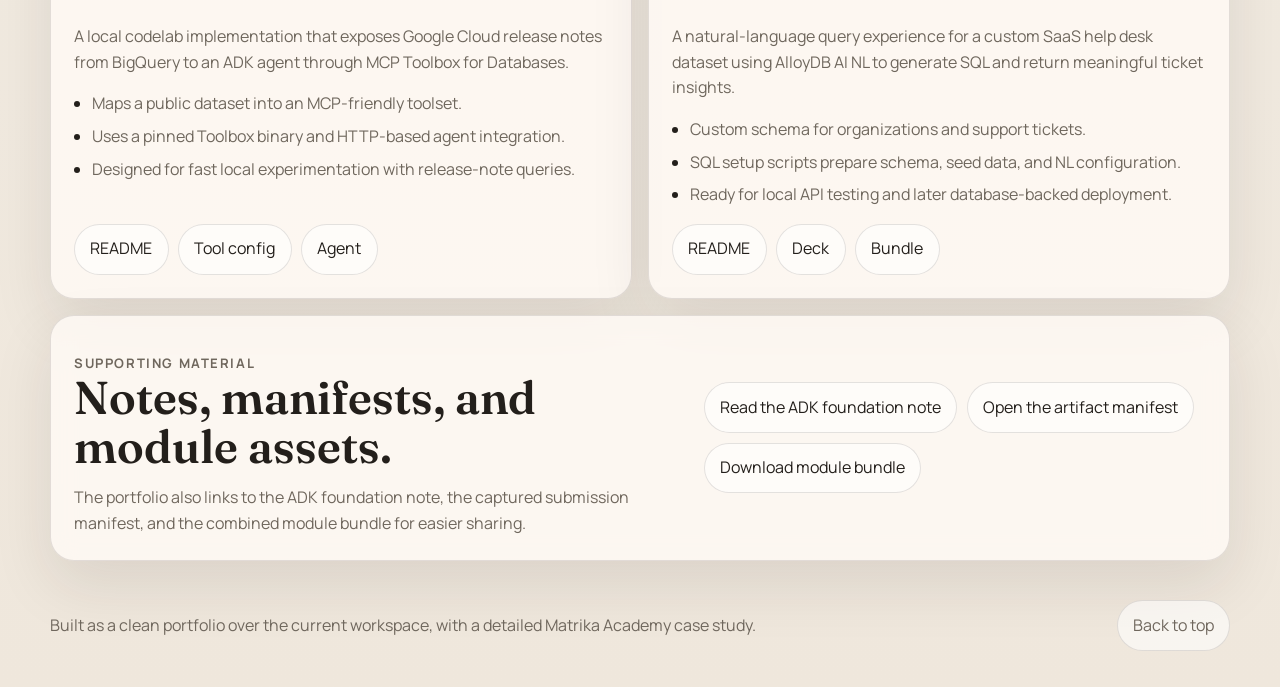
==== commit 616aeeb0: "Mention CEO role for Matrika Yoga" ====
--- a/portfolio/index.html
+++ b/portfolio/index.html
@@ -31,11 +31,13 @@
       <section class="hero">
         <div class="hero-copy">
           <p class="eyebrow">Portfolio / Product + AI Systems</p>
+          <p class="role-note">CEO of Matrika Yoga</p>
           <h1>Abhinav Kashyap Peddamandadi</h1>
           <p class="lede">
-            I build calm product experiences and practical AI systems. This portfolio brings together
-            my flagship <span class="inline-code">Matrika Academy</span> work and the Google GenAI
-            projects completed in my current workspace.
+            I lead Matrika Yoga as CEO while building calm product experiences and practical AI
+            systems. This portfolio brings together my flagship
+            <span class="inline-code">Matrika Academy</span> work and the Google GenAI projects
+            completed in my current workspace.
           </p>
           <div class="hero-actions">
             <a class="button button-primary" href="#matrika">Explore Matrika</a>
@@ -84,9 +86,9 @@
             </div>
             <h3>Matrika Academy</h3>
             <p>
-              This app brings the whole academy journey into one calm flow: discovery, account
-              creation, admissions, live class access, replay follow-up, payments, contact, and
-              protected admin review.
+              As CEO of Matrika Yoga, I shaped this app to bring the whole academy journey into one
+              calm flow: discovery, account creation, admissions, live class access, replay
+              follow-up, payments, contact, and protected admin review.
             </p>
             <ul class="project-points">
               <li><span>11 pages: Dashboard, Account, Programs, Schedule, Admissions, Live Studio, Certification, Kids Studio, Payments, Contact, and Admin.</span></li>
--- a/portfolio/styles.css
+++ b/portfolio/styles.css
@@ -170,6 +170,21 @@
   font-weight: 700;
 }
 
+.role-note {
+  display: inline-flex;
+  align-items: center;
+  margin: 0 0 1rem;
+  padding: 0.45rem 0.75rem;
+  border: 1px solid rgba(147, 173, 107, 0.28);
+  border-radius: 999px;
+  background: rgba(147, 173, 107, 0.12);
+  color: #55663c;
+  font-size: 0.82rem;
+  font-weight: 800;
+  letter-spacing: 0.08em;
+  text-transform: uppercase;
+}
+
 h1,
 h2,
 h3 {
